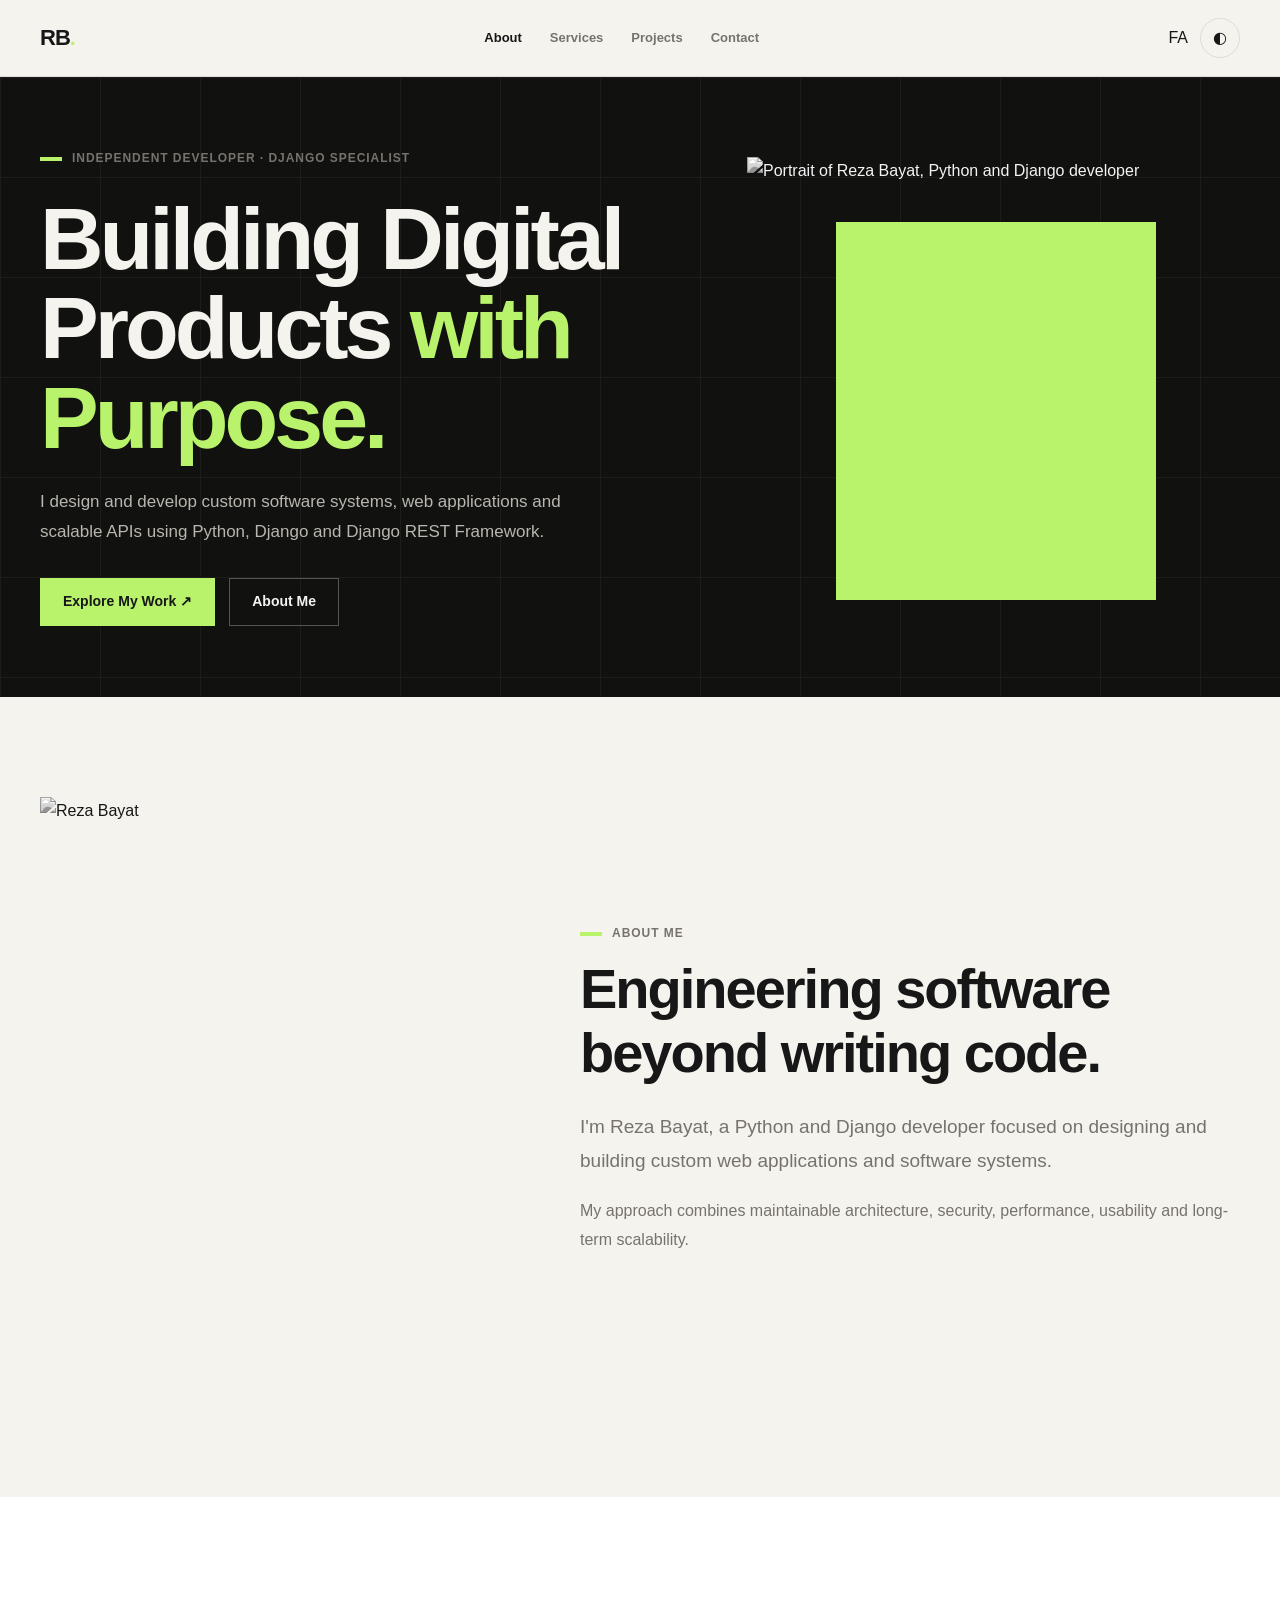
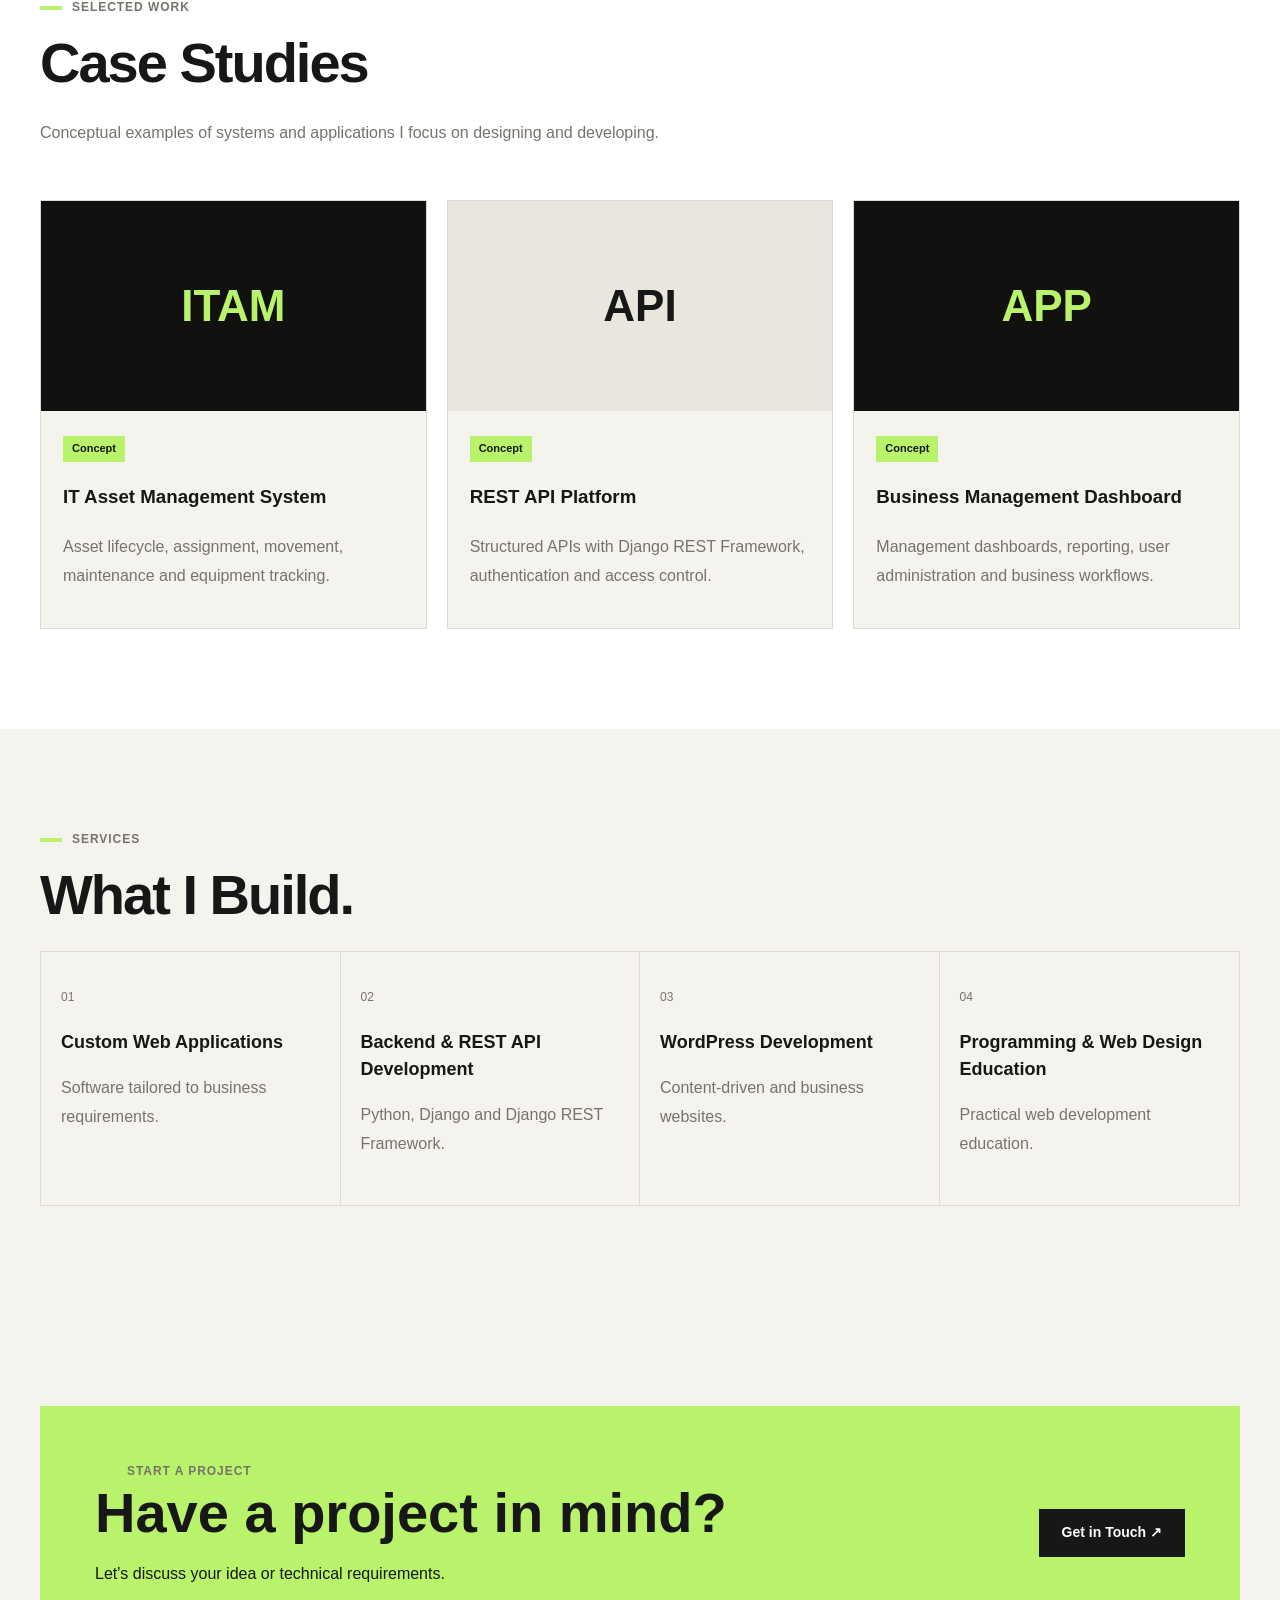
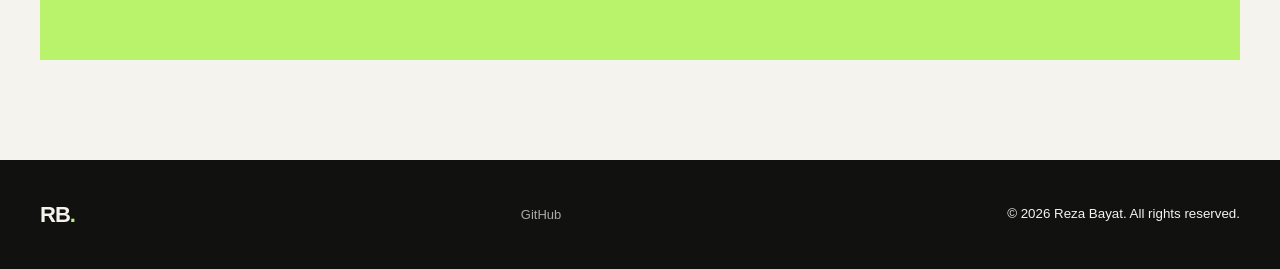
==== en/index.html @ b07e15dd "Create index.html" ====
<!doctype html>
<html lang="en" dir="ltr" data-theme="light">
<head>
  <meta charset="utf-8">
  <meta name="viewport" content="width=device-width, initial-scale=1">

  <title>Reza Bayat | Python & Django Developer</title>

  <meta name="description"
        content="Reza Bayat is a Python and Django developer focused on software architecture, custom web applications and scalable REST APIs.">

  <meta name="robots" content="index, follow">
  <meta name="author" content="Reza Bayat">
  <meta name="theme-color" content="#111110">

  <link rel="canonical" href="https://YOUR-DOMAIN/en/">
  <link rel="alternate" hreflang="fa"
        href="https://YOUR-DOMAIN/fa/">
  <link rel="alternate" hreflang="en"
        href="https://YOUR-DOMAIN/en/">
  <link rel="alternate" hreflang="x-default"
        href="https://YOUR-DOMAIN/en/">

  <meta property="og:type" content="profile">
  <meta property="og:title"
        content="Reza Bayat | Python & Django Developer">
  <meta property="og:description"
        content="Custom web applications, software architecture and scalable REST APIs.">
  <meta property="og:url" content="https://YOUR-DOMAIN/en/">
  <meta property="og:locale" content="en_US">
  <meta property="og:image"
        content="https://YOUR-DOMAIN/assets/images/og-cover.webp">

  <link rel="stylesheet" href="/assets/css/style.css">
  <script src="/assets/js/main.js" defer></script>

  <script type="application/ld+json">
  {
    "@context": "https://schema.org",
    "@graph": [
      {
        "@type": "Person",
        "@id": "https://YOUR-DOMAIN/#person",
        "name": "Reza Bayat",
        "alternateName": "رضا بیات",
        "url": "https://YOUR-DOMAIN/en/",
        "image": "https://YOUR-DOMAIN/assets/images/profile.webp",
        "jobTitle": "Senior Python and Django Developer",
        "knowsAbout": [
          "Python",
          "Django",
          "Django REST Framework",
          "PostgreSQL",
          "Web Application Architecture",
          "Technical SEO"
        ],
        "sameAs": [
          "https://github.com/reza-bayat"
        ]
      },
      {
        "@type": "WebSite",
        "@id": "https://YOUR-DOMAIN/#website",
        "url": "https://YOUR-DOMAIN/",
        "name": "Reza Bayat",
        "inLanguage": ["fa", "en"],
        "publisher": {
          "@id": "https://YOUR-DOMAIN/#person"
        }
      },
      {
        "@type": "ProfilePage",
        "@id": "https://YOUR-DOMAIN/en/#profile",
        "url": "https://YOUR-DOMAIN/en/",
        "name": "Reza Bayat | Python & Django Developer",
        "inLanguage": "en",
        "mainEntity": {
          "@id": "https://YOUR-DOMAIN/#person"
        }
      }
    ]
  }
  </script>
</head>

<body>
<header class="site-header">
  <nav class="container navbar" aria-label="Main navigation">
    <a class="brand" href="/en/" aria-label="Reza Bayat home">
      RB<span>.</span>
    </a>

    <div class="nav-links">
      <a href="#about" aria-current="page">About</a>
      <a href="#services">Services</a>
      <a href="#projects">Projects</a>
      <a href="#contact">Contact</a>
    </div>

    <div class="nav-actions">
      <a href="/fa/" lang="fa" hreflang="fa">FA</a>
      <button class="icon-button" type="button"
              data-theme-toggle aria-label="Toggle theme">
        ◐
      </button>
    </div>
  </nav>
</header>

<main>
  <section class="hero">
    <div class="container hero-grid">
      <div class="hero-content">
        <div class="eyebrow">
          Independent Developer · Django Specialist
        </div>

        <h1>
          Building Digital Products
          <span>with Purpose.</span>
        </h1>

        <p class="hero-description">
          I design and develop custom software systems,
          web applications and scalable APIs using Python,
          Django and Django REST Framework.
        </p>

        <div class="hero-actions">
          <a class="button button-primary" href="#projects">
            Explore My Work ↗
          </a>
          <a class="button button-secondary" href="#about">
            About Me
          </a>
        </div>
      </div>

      <div class="hero-image">
        <img
          src="/assets/images/profile.webp"
          alt="Portrait of Reza Bayat, Python and Django developer"
          width="600"
          height="700"
          fetchpriority="high">
      </div>
    </div>
  </section>

  <section class="section container" id="about">
    <div class="intro-grid">
      <img
        class="profile-image"
        src="/assets/images/profile.webp"
        alt="Reza Bayat"
        width="480"
        height="600"
        loading="lazy">

      <div>
        <div class="eyebrow">About Me</div>
        <h2 class="section-title">
          Engineering software beyond writing code.
        </h2>

        <p class="lead">
          I'm Reza Bayat, a Python and Django developer
          focused on designing and building custom
          web applications and software systems.
        </p>

        <p class="text-muted">
          My approach combines maintainable architecture,
          security, performance, usability and long-term
          scalability.
        </p>
      </div>
    </div>
  </section>

  <section class="section projects" id="projects">
    <div class="container">
      <div class="section-heading">
        <div>
          <div class="eyebrow">Selected Work</div>
          <h2 class="section-title">Case Studies</h2>
          <p class="text-muted">
            Conceptual examples of systems and applications
            I focus on designing and developing.
          </p>
        </div>
      </div>

      <div class="project-grid">
        <article class="project-card">
          <div class="project-visual" aria-hidden="true">ITAM</div>
          <div class="project-content">
            <span class="project-label">Concept</span>
            <h3>IT Asset Management System</h3>
            <p class="text-muted">
              Asset lifecycle, assignment, movement,
              maintenance and equipment tracking.
            </p>
          </div>
        </article>

        <article class="project-card">
          <div class="project-visual" aria-hidden="true">API</div>
          <div class="project-content">
            <span class="project-label">Concept</span>
            <h3>REST API Platform</h3>
            <p class="text-muted">
              Structured APIs with Django REST Framework,
              authentication and access control.
            </p>
          </div>
        </article>

        <article class="project-card">
          <div class="project-visual" aria-hidden="true">APP</div>
          <div class="project-content">
            <span class="project-label">Concept</span>
            <h3>Business Management Dashboard</h3>
            <p class="text-muted">
              Management dashboards, reporting,
              user administration and business workflows.
            </p>
          </div>
        </article>
      </div>
    </div>
  </section>

  <section class="section container" id="services">
    <div class="eyebrow">Services</div>
    <h2 class="section-title">What I Build.</h2>

    <div class="services-grid">
      <article class="service-item">
        <span class="service-number">01</span>
        <h3>Custom Web Applications</h3>
        <p class="text-muted">
          Software tailored to business requirements.
        </p>
      </article>

      <article class="service-item">
        <span class="service-number">02</span>
        <h3>Backend & REST API Development</h3>
        <p class="text-muted">
          Python, Django and Django REST Framework.
        </p>
      </article>

      <article class="service-item">
        <span class="service-number">03</span>
        <h3>WordPress Development</h3>
        <p class="text-muted">
          Content-driven and business websites.
        </p>
      </article>

      <article class="service-item">
        <span class="service-number">04</span>
        <h3>Programming & Web Design Education</h3>
        <p class="text-muted">
          Practical web development education.
        </p>
      </article>
    </div>
  </section>

  <section class="section container" id="contact">
    <div class="contact-panel">
      <div>
        <div class="eyebrow">Start a Project</div>
        <h2>Have a project in mind?</h2>
        <p>Let's discuss your idea or technical requirements.</p>
      </div>

      <a class="button" href="mailto:YOUR-EMAIL">
        Get in Touch ↗
      </a>
    </div>
  </section>
</main>

<footer class="site-footer">
  <div class="container footer-inner">
    <a class="brand" href="/en/">RB<span>.</span></a>

    <nav class="footer-links" aria-label="Social links">
      <a href="https://github.com/reza-bayat"
         target="_blank" rel="me noopener noreferrer">
        GitHub
      </a>
      <!-- Add confirmed social profile URLs here. -->
    </nav>

    <small>© 2026 Reza Bayat. All rights reserved.</small>
  </div>
</footer>
</body>
</html>
---- assets/css/style.css ----
@import url("https://fonts.googleapis.com/css2?family=Vazirmatn:wght@400;500;600;700;800;900&display=swap");

:root {
  color-scheme: light;
  --bg: #f5f3ee;
  --surface: #ffffff;
  --text: #171717;
  --muted: #77736c;
  --border: #dedbd3;
  --accent: #b9f36b;
  --dark: #111110;
  --font-fa: "Vazirmatn", sans-serif;
  --font-en: Arial, sans-serif;
  --container: 1200px;
}

[data-theme="dark"] {
  color-scheme: dark;
  --bg: #111110;
  --surface: #1c1c1a;
  --text: #f3f1eb;
  --muted: #99978f;
  --border: #33332f;
}

* {
  box-sizing: border-box;
}

html {
  scroll-behavior: smooth;
  scroll-padding-top: 90px;
}

body {
  margin: 0;
  background: var(--bg);
  color: var(--text);
  font-family: var(--font-fa);
  line-height: 1.8;
  transition: background .25s, color .25s;
}

html[lang="en"] body {
  font-family: var(--font-en);
}

a {
  color: inherit;
  text-decoration: none;
}

button {
  font: inherit;
}

button, a {
  -webkit-tap-highlight-color: transparent;
}

button:focus-visible,
a:focus-visible {
  outline: 3px solid var(--accent);
  outline-offset: 4px;
}

img {
  display: block;
  max-width: 100%;
}

.container {
  width: min(var(--container), calc(100% - 40px));
  margin-inline: auto;
}

.section {
  padding-block: 100px;
}

.eyebrow {
  display: flex;
  align-items: center;
  gap: 10px;
  color: var(--muted);
  font-size: 12px;
  font-weight: 700;
  letter-spacing: .08em;
  text-transform: uppercase;
}

.eyebrow::before {
  content: "";
  width: 22px;
  height: 4px;
  background: var(--accent);
}

.site-header {
  position: sticky;
  top: 0;
  z-index: 20;
  background: color-mix(in srgb, var(--bg) 92%, transparent);
  backdrop-filter: blur(14px);
  border-bottom: 1px solid var(--border);
}

.navbar {
  min-height: 76px;
  display: flex;
  align-items: center;
  justify-content: space-between;
  gap: 24px;
}

.brand {
  font-size: 22px;
  font-weight: 900;
  letter-spacing: -1px;
}

.brand span {
  color: var(--accent);
}

.nav-links {
  display: flex;
  align-items: center;
  gap: 28px;
  font-size: 13px;
  font-weight: 600;
}

.nav-links a {
  color: var(--muted);
}

.nav-links a:hover,
.nav-links a[aria-current="page"] {
  color: var(--text);
}

.nav-actions {
  display: flex;
  align-items: center;
  gap: 12px;
}

.icon-button {
  width: 40px;
  height: 40px;
  border: 1px solid var(--border);
  border-radius: 50%;
  background: transparent;
  color: var(--text);
  cursor: pointer;
}

.hero {
  background: var(--dark);
  color: #f5f3ee;
  overflow: hidden;
  position: relative;
}

.hero-grid {
  min-height: 620px;
  display: grid;
  grid-template-columns: 1.15fr .85fr;
  align-items: center;
  gap: 40px;
  position: relative;
}

.hero::before {
  content: "";
  position: absolute;
  inset: 0;
  opacity: .12;
  background-image:
    linear-gradient(to right, #777 1px, transparent 1px),
    linear-gradient(to bottom, #777 1px, transparent 1px);
  background-size: 100px 100px;
  pointer-events: none;
}

.hero-content {
  position: relative;
  z-index: 1;
  padding-block: 70px;
}

.hero h1 {
  max-width: 760px;
  margin: 24px 0;
  font-size: clamp(44px, 7vw, 88px);
  line-height: 1.02;
  letter-spacing: -4px;
  font-weight: 900;
}

.hero h1 span {
  color: var(--accent);
}

.hero-description {
  max-width: 570px;
  color: #b8b6ae;
  font-size: 17px;
}

.hero-actions {
  display: flex;
  align-items: center;
  flex-wrap: wrap;
  gap: 14px;
  margin-top: 30px;
}

.button {
  display: inline-flex;
  align-items: center;
  justify-content: center;
  min-height: 48px;
  padding: 10px 22px;
  border: 1px solid var(--border);
  font-size: 14px;
  font-weight: 700;
  transition: transform .2s, background .2s;
}

.button:hover {
  transform: translateY(-3px);
}

.button-primary {
  color: #171717;
  background: var(--accent);
  border-color: var(--accent);
}

.button-secondary {
  color: #f5f3ee;
  border-color: #555;
}

.hero-image {
  position: relative;
  z-index: 1;
  align-self: end;
}

.hero-image::before {
  content: "";
  position: absolute;
  width: 65%;
  height: 70%;
  top: 12%;
  inset-inline-start: 18%;
  background: var(--accent);
}

.hero-image img {
  position: relative;
  width: 100%;
  max-height: 540px;
  object-fit: contain;
  object-position: bottom;
  filter: grayscale(100%);
}

.intro-grid {
  display: grid;
  grid-template-columns: .8fr 1.2fr;
  gap: 60px;
  align-items: center;
}

.profile-image {
  aspect-ratio: 4 / 5;
  width: 100%;
  object-fit: cover;
  filter: grayscale(100%);
}

.section-title {
  margin: 12px 0 24px;
  font-size: clamp(32px, 5vw, 56px);
  line-height: 1.15;
  letter-spacing: -2px;
}

.lead {
  font-size: 19px;
  color: var(--muted);
  max-width: 720px;
}

.text-muted {
  color: var(--muted);
}

.projects {
  background: var(--surface);
}

.section-heading {
  display: flex;
  align-items: end;
  justify-content: space-between;
  gap: 20px;
  margin-bottom: 36px;
}

.project-grid {
  display: grid;
  grid-template-columns: repeat(3, 1fr);
  gap: 20px;
}

.project-card {
  border: 1px solid var(--border);
  background: var(--bg);
  transition: transform .2s;
}

.project-card:hover {
  transform: translateY(-5px);
}

.project-visual {
  min-height: 210px;
  display: grid;
  place-items: center;
  background: var(--dark);
  color: var(--accent);
  font-size: 44px;
  font-weight: 900;
  overflow: hidden;
}

.project-card:nth-child(2) .project-visual {
  background: #e9e6de;
  color: #171717;
}

.project-content {
  padding: 22px;
}

.project-label {
  display: inline-block;
  padding: 3px 9px;
  background: var(--accent);
  color: #171717;
  font-size: 11px;
  font-weight: 800;
}

.services-grid {
  display: grid;
  grid-template-columns: repeat(4, 1fr);
  border: 1px solid var(--border);
}

.service-item {
  padding: 30px 20px;
  border-inline-end: 1px solid var(--border);
}

.service-item:last-child {
  border: 0;
}

.service-number {
  color: var(--muted);
  font-size: 12px;
}

.service-item h3 {
  font-size: 18px;
  line-height: 1.5;
}

.contact-panel {
  background: var(--accent);
  color: #171717;
  padding: 55px;
  display: flex;
  align-items: center;
  justify-content: space-between;
  gap: 30px;
}

.contact-panel h2 {
  font-size: clamp(32px, 5vw, 56px);
  line-height: 1.1;
  margin: 0;
}

.contact-panel .button {
  background: #171717;
  color: white;
  border-color: #171717;
}

.site-footer {
  background: var(--dark);
  color: #f5f3ee;
  padding-block: 35px;
}

.footer-inner {
  display: flex;
  justify-content: space-between;
  align-items: center;
  flex-wrap: wrap;
  gap: 20px;
}

.footer-links {
  display: flex;
  gap: 20px;
  flex-wrap: wrap;
  color: #aaa;
  font-size: 13px;
}

@media (max-width: 850px) {
  .nav-links {
    display: none;
  }

  .hero-grid {
    grid-template-columns: 1fr;
    min-height: auto;
  }

  .hero-content {
    padding-bottom: 20px;
  }

  .hero-image {
    max-width: 520px;
    margin-inline: auto;
  }

  .intro-grid {
    grid-template-columns: 1fr;
    gap: 30px;
  }

  .profile-image {
    max-height: 400px;
  }

  .project-grid {
    grid-template-columns: 1fr 1fr;
  }

  .services-grid {
    grid-template-columns: 1fr 1fr;
  }

  .service-item:nth-child(2) {
    border-inline-end: 0;
  }

  .service-item:nth-child(-n+2) {
    border-bottom: 1px solid var(--border);
  }
}

@media (max-width: 560px) {
  .container {
    width: min(100% - 28px, var(--container));
  }

  .section {
    padding-block: 65px;
  }

  .hero h1 {
    font-size: clamp(42px, 13vw, 64px);
    letter-spacing: -2px;
  }

  .hero-description {
    font-size: 15px;
  }

  .project-grid,
  .services-grid {
    grid-template-columns: 1fr;
  }

  .service-item {
    border-inline-end: 0;
    border-bottom: 1px solid var(--border);
  }

  .service-item:last-child {
    border-bottom: 0;
  }

  .section-heading,
  .contact-panel {
    align-items: flex-start;
    flex-direction: column;
  }

  .contact-panel {
    padding: 30px 22px;
  }

  .footer-inner {
    align-items: flex-start;
    flex-direction: column;
  }
}

@media (prefers-reduced-motion: reduce) {
  *,
  *::before,
  *::after {
    scroll-behavior: auto !important;
    transition-duration: .01ms !important;
    animation-duration: .01ms !important;
  }
}
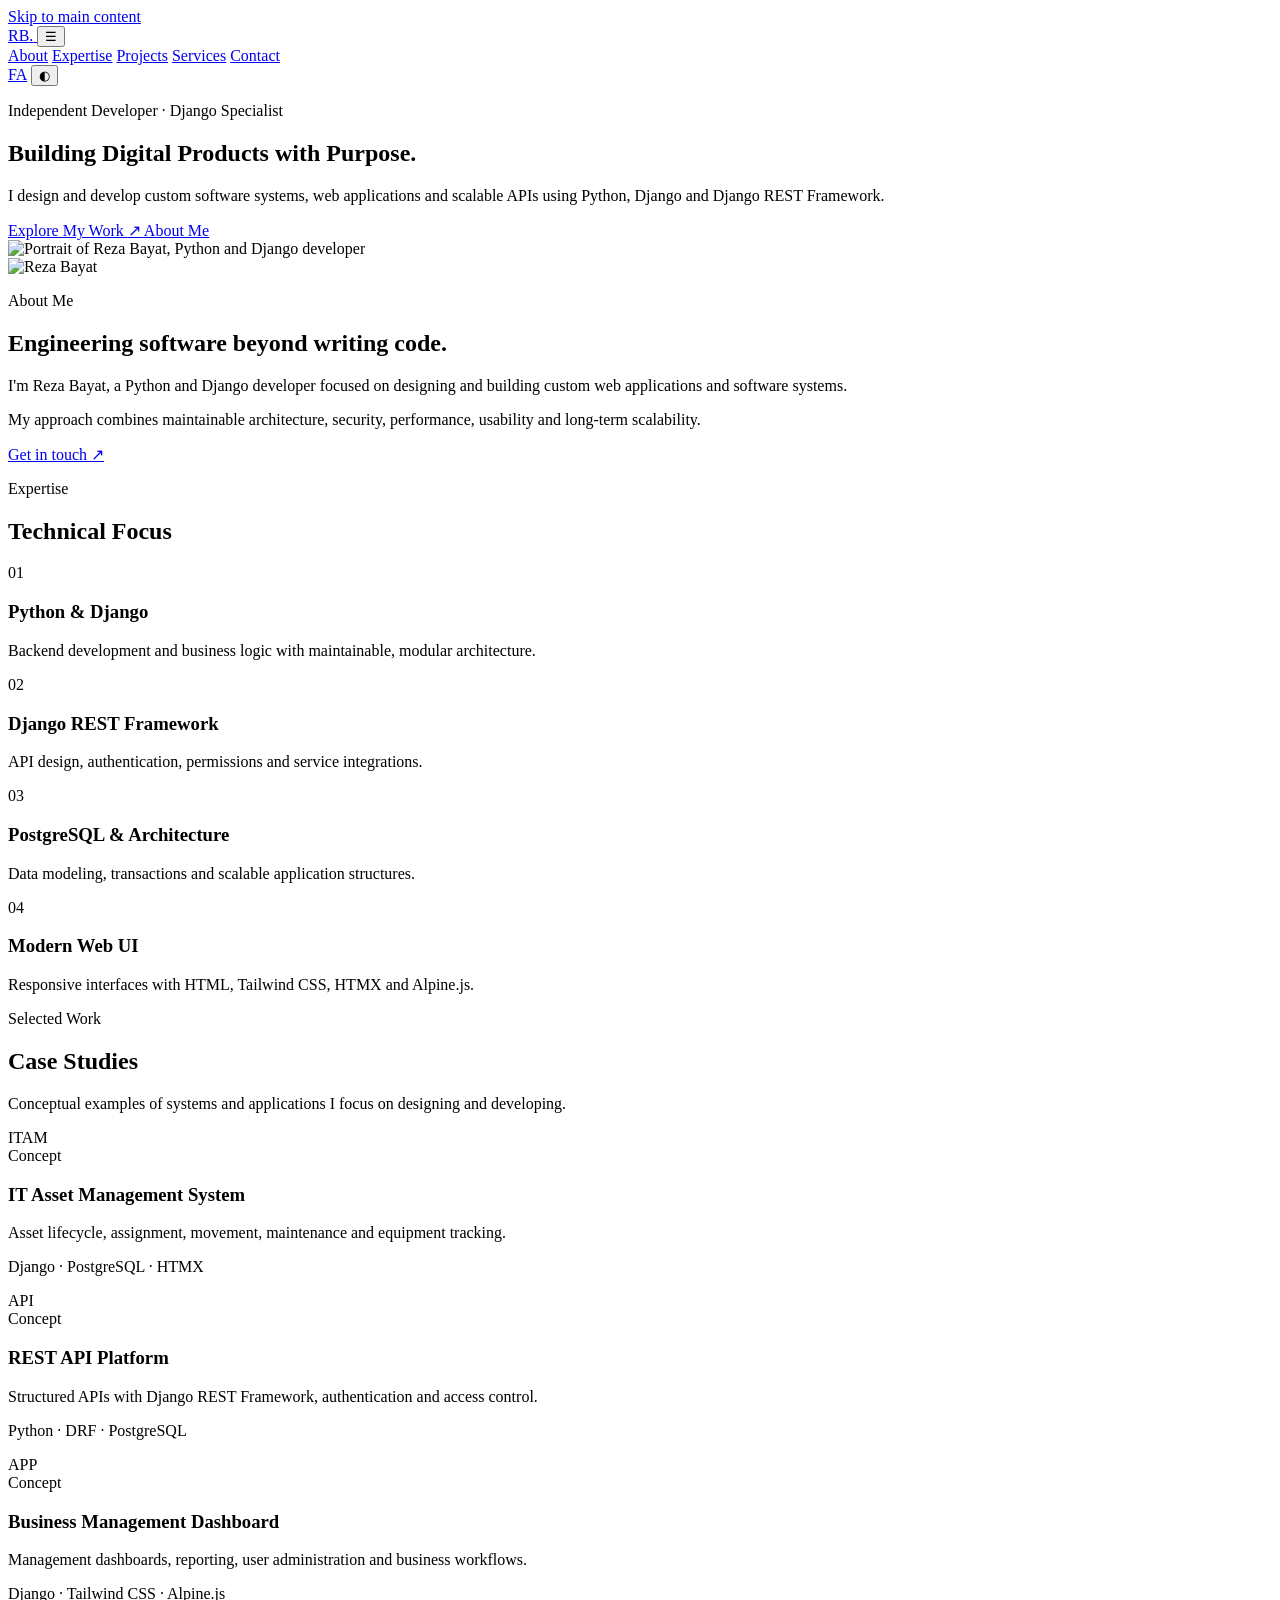
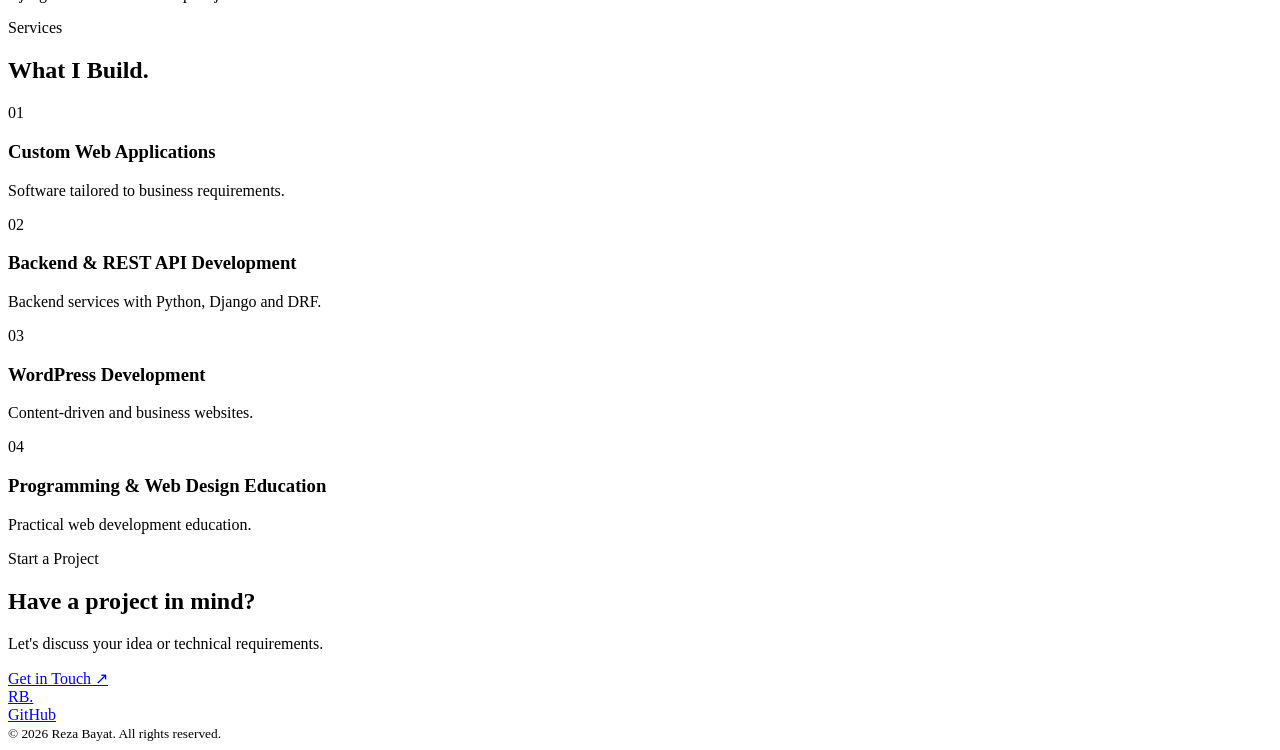
==== commit 929ebf67: "Update index.html" ====
--- a/en/index.html
+++ b/en/index.html
@@ -1,39 +1,43 @@
 
-<!doctype html>
+<!DOCTYPE html>
 <html lang="en" dir="ltr" data-theme="light">
 <head>
-  <meta charset="utf-8">
+  <meta charset="UTF-8">
   <meta name="viewport" content="width=device-width, initial-scale=1">
 
   <title>Reza Bayat | Python & Django Developer</title>
 
-  <meta name="description"
-        content="Reza Bayat is a Python and Django developer focused on software architecture, custom web applications and scalable REST APIs.">
+  <meta name="description" content="Reza Bayat is a Python and Django developer focused on software architecture, custom web applications and REST API development.">
 
   <meta name="robots" content="index, follow">
   <meta name="author" content="Reza Bayat">
   <meta name="theme-color" content="#111110">
 
-  <link rel="canonical" href="https://YOUR-DOMAIN/en/">
-  <link rel="alternate" hreflang="fa"
-        href="https://YOUR-DOMAIN/fa/">
-  <link rel="alternate" hreflang="en"
-        href="https://YOUR-DOMAIN/en/">
-  <link rel="alternate" hreflang="x-default"
-        href="https://YOUR-DOMAIN/en/">
+  <link rel="canonical" href="https://reza-bayat.github.io/me/en/">
+  <link rel="alternate" hreflang="fa" href="https://reza-bayat.github.io/me/fa/">
+  <link rel="alternate" hreflang="en" href="https://reza-bayat.github.io/me/en/">
+  <link rel="alternate" hreflang="x-default" href="https://reza-bayat.github.io/me/">
 
   <meta property="og:type" content="profile">
-  <meta property="og:title"
-        content="Reza Bayat | Python & Django Developer">
-  <meta property="og:description"
-        content="Custom web applications, software architecture and scalable REST APIs.">
-  <meta property="og:url" content="https://YOUR-DOMAIN/en/">
+  <meta property="og:site_name" content="Reza Bayat">
+  <meta property="og:title" content="Reza Bayat | Python & Django Developer">
+  <meta property="og:description" content="Custom web applications, software architecture and scalable REST API development.">
+  <meta property="og:url" content="https://reza-bayat.github.io/me/en/">
   <meta property="og:locale" content="en_US">
-  <meta property="og:image"
-        content="https://YOUR-DOMAIN/assets/images/og-cover.webp">
-
-  <link rel="stylesheet" href="/assets/css/style.css">
-  <script src="/assets/js/main.js" defer></script>
+  <meta property="og:image" content="https://reza-bayat.github.io/me/assets/images/og-cover.jpg">
+  <meta property="og:image:alt" content="Reza Bayat — Python and Django Developer">
+
+  <meta name="twitter:card" content="summary_large_image">
+  <meta name="twitter:title" content="Reza Bayat | Python & Django Developer">
+  <meta name="twitter:description" content="Custom web applications, software architecture and REST API development.">
+  <meta name="twitter:image" content="https://reza-bayat.github.io/me/assets/images/og-cover.jpg">
+
+  <link rel="preconnect" href="https://fonts.googleapis.com">
+  <link rel="preconnect" href="https://fonts.gstatic.com" crossorigin>
+  <link href="https://fonts.googleapis.com/css2?family=Vazirmatn:wght@400;500;600;700;800;900&display=swap" rel="stylesheet">
+
+  <link rel="stylesheet" href="/me/assets/css/style.css">
+  <script src="/me/assets/js/main.js" defer></script>
 
   <script type="application/ld+json">
   {
@@ -41,12 +45,13 @@
     "@graph": [
       {
         "@type": "Person",
-        "@id": "https://YOUR-DOMAIN/#person",
+        "@id": "https://reza-bayat.github.io/me/#person",
         "name": "Reza Bayat",
         "alternateName": "رضا بیات",
-        "url": "https://YOUR-DOMAIN/en/",
-        "image": "https://YOUR-DOMAIN/assets/images/profile.webp",
-        "jobTitle": "Senior Python and Django Developer",
+        "url": "https://reza-bayat.github.io/me/en/",
+        "image": "https://reza-bayat.github.io/me/assets/images/profile.webp",
+        "jobTitle": "Python and Django Developer",
+        "description": "Python and Django developer focused on software architecture, custom web applications and REST API development.",
         "knowsAbout": [
           "Python",
           "Django",
@@ -61,22 +66,22 @@
       },
       {
         "@type": "WebSite",
-        "@id": "https://YOUR-DOMAIN/#website",
-        "url": "https://YOUR-DOMAIN/",
+        "@id": "https://reza-bayat.github.io/me/#website",
+        "url": "https://reza-bayat.github.io/me/",
         "name": "Reza Bayat",
         "inLanguage": ["fa", "en"],
         "publisher": {
-          "@id": "https://YOUR-DOMAIN/#person"
+          "@id": "https://reza-bayat.github.io/me/#person"
         }
       },
       {
         "@type": "ProfilePage",
-        "@id": "https://YOUR-DOMAIN/en/#profile",
-        "url": "https://YOUR-DOMAIN/en/",
+        "@id": "https://reza-bayat.github.io/me/en/#profile",
+        "url": "https://reza-bayat.github.io/me/en/",
         "name": "Reza Bayat | Python & Django Developer",
         "inLanguage": "en",
         "mainEntity": {
-          "@id": "https://YOUR-DOMAIN/#person"
+          "@id": "https://reza-bayat.github.io/me/#person"
         }
       }
     ]
@@ -85,221 +90,313 @@
 </head>
 
 <body>
-<header class="site-header">
-  <nav class="container navbar" aria-label="Main navigation">
-    <a class="brand" href="/en/" aria-label="Reza Bayat home">
-      RB<span>.</span>
-    </a>
-
-    <div class="nav-links">
-      <a href="#about" aria-current="page">About</a>
-      <a href="#services">Services</a>
-      <a href="#projects">Projects</a>
-      <a href="#contact">Contact</a>
+  <a class="skip-link" href="#main-content">Skip to main content</a>
+
+  <header class="site-header">
+    <div class="container navbar">
+      <a class="brand" href="/me/en/" aria-label="Reza Bayat home">
+        RB<span>.</span>
+      </a>
+
+      <button class="menu-toggle icon-button" type="button"
+              data-menu-toggle aria-expanded="false"
+              aria-controls="primary-navigation"
+              aria-label="Open navigation menu">
+        <span aria-hidden="true">☰</span>
+      </button>
+
+      <nav class="nav-links" id="primary-navigation"
+           data-navigation aria-label="Main navigation">
+        <a href="#about">About</a>
+        <a href="#expertise">Expertise</a>
+        <a href="#projects">Projects</a>
+        <a href="#services">Services</a>
+        <a href="#contact">Contact</a>
+      </nav>
+
+      <div class="nav-actions">
+        <a class="language-link" href="/me/fa/"
+           lang="fa" hreflang="fa"
+           aria-label="نسخه فارسی">FA</a>
+
+        <button class="theme-toggle icon-button" type="button"
+                data-theme-toggle aria-label="Toggle theme">
+          <span aria-hidden="true">◐</span>
+        </button>
+      </div>
     </div>
-
-    <div class="nav-actions">
-      <a href="/fa/" lang="fa" hreflang="fa">FA</a>
-      <button class="icon-button" type="button"
-              data-theme-toggle aria-label="Toggle theme">
-        ◐
-      </button>
-    </div>
-  </nav>
-</header>
-
-<main>
-  <section class="hero">
-    <div class="container hero-grid">
-      <div class="hero-content">
-        <div class="eyebrow">
-          Independent Developer · Django Specialist
-        </div>
-
-        <h1>
-          Building Digital Products
-          <span>with Purpose.</span>
-        </h1>
-
-        <p class="hero-description">
-          I design and develop custom software systems,
-          web applications and scalable APIs using Python,
-          Django and Django REST Framework.
-        </p>
-
-        <div class="hero-actions">
-          <a class="button button-primary" href="#projects">
-            Explore My Work ↗
+  </header>
+
+  <main id="main-content">
+    <!-- Hero -->
+    <section class="hero">
+      <div class="hero-grid container">
+        <div class="hero-content">
+          <p class="eyebrow">Independent Developer · Django Specialist</p>
+
+          <h1>
+            Building Digital Products
+            <span>with Purpose.</span>
+          </h1>
+
+          <p class="hero-description">
+            I design and develop custom software systems,
+            web applications and scalable APIs using Python,
+            Django and Django REST Framework.
+          </p>
+
+          <div class="hero-actions">
+            <a class="button button-primary" href="#projects">
+              Explore My Work <span aria-hidden="true">↗</span>
+            </a>
+
+            <a class="button button-secondary" href="#about">
+              About Me
+            </a>
+          </div>
+        </div>
+
+        <div class="hero-image">
+          <img
+            src="/me/assets/images/profile.webp"
+            alt="Portrait of Reza Bayat, Python and Django developer"
+            width="600"
+            height="700"
+            fetchpriority="high">
+        </div>
+      </div>
+    </section>
+
+    <!-- About -->
+    <section class="section container" id="about">
+      <div class="intro-grid">
+        <div class="profile-frame">
+          <img
+            class="profile-image"
+            src="/me/assets/images/profile.webp"
+            alt="Reza Bayat"
+            width="480"
+            height="600"
+            loading="lazy">
+        </div>
+
+        <div class="about-content">
+          <p class="eyebrow">About Me</p>
+
+          <h2 class="section-title">
+            Engineering software beyond writing code.
+          </h2>
+
+          <p class="lead">
+            I'm Reza Bayat, a Python and Django developer
+            focused on designing and building custom
+            web applications and software systems.
+          </p>
+
+          <p class="text-muted">
+            My approach combines maintainable architecture,
+            security, performance, usability and long-term
+            scalability.
+          </p>
+
+          <a class="text-link" href="#contact">
+            Get in touch <span aria-hidden="true">↗</span>
           </a>
-          <a class="button button-secondary" href="#about">
-            About Me
-          </a>
-        </div>
-      </div>
-
-      <div class="hero-image">
-        <img
-          src="/assets/images/profile.webp"
-          alt="Portrait of Reza Bayat, Python and Django developer"
-          width="600"
-          height="700"
-          fetchpriority="high">
-      </div>
-    </div>
-  </section>
-
-  <section class="section container" id="about">
-    <div class="intro-grid">
-      <img
-        class="profile-image"
-        src="/assets/images/profile.webp"
-        alt="Reza Bayat"
-        width="480"
-        height="600"
-        loading="lazy">
-
-      <div>
-        <div class="eyebrow">About Me</div>
-        <h2 class="section-title">
-          Engineering software beyond writing code.
-        </h2>
-
-        <p class="lead">
-          I'm Reza Bayat, a Python and Django developer
-          focused on designing and building custom
-          web applications and software systems.
-        </p>
-
-        <p class="text-muted">
-          My approach combines maintainable architecture,
-          security, performance, usability and long-term
-          scalability.
-        </p>
-      </div>
-    </div>
-  </section>
-
-  <section class="section projects" id="projects">
-    <div class="container">
-      <div class="section-heading">
-        <div>
-          <div class="eyebrow">Selected Work</div>
-          <h2 class="section-title">Case Studies</h2>
-          <p class="text-muted">
-            Conceptual examples of systems and applications
-            I focus on designing and developing.
-          </p>
-        </div>
-      </div>
-
-      <div class="project-grid">
-        <article class="project-card">
-          <div class="project-visual" aria-hidden="true">ITAM</div>
-          <div class="project-content">
-            <span class="project-label">Concept</span>
-            <h3>IT Asset Management System</h3>
+        </div>
+      </div>
+    </section>
+
+    <!-- Expertise -->
+    <section class="section expertise-section" id="expertise">
+      <div class="container">
+        <p class="eyebrow">Expertise</p>
+        <h2 class="section-title">Technical Focus</h2>
+
+        <div class="expertise-grid">
+          <article class="expertise-item">
+            <span class="item-number">01</span>
+            <h3>Python & Django</h3>
             <p class="text-muted">
-              Asset lifecycle, assignment, movement,
-              maintenance and equipment tracking.
+              Backend development and business logic
+              with maintainable, modular architecture.
+            </p>
+          </article>
+
+          <article class="expertise-item">
+            <span class="item-number">02</span>
+            <h3>Django REST Framework</h3>
+            <p class="text-muted">
+              API design, authentication, permissions
+              and service integrations.
+            </p>
+          </article>
+
+          <article class="expertise-item">
+            <span class="item-number">03</span>
+            <h3>PostgreSQL & Architecture</h3>
+            <p class="text-muted">
+              Data modeling, transactions and
+              scalable application structures.
+            </p>
+          </article>
+
+          <article class="expertise-item">
+            <span class="item-number">04</span>
+            <h3>Modern Web UI</h3>
+            <p class="text-muted">
+              Responsive interfaces with HTML,
+              Tailwind CSS, HTMX and Alpine.js.
+            </p>
+          </article>
+        </div>
+      </div>
+    </section>
+
+    <!-- Projects -->
+    <section class="section projects-section" id="projects">
+      <div class="container">
+        <div class="section-heading">
+          <div>
+            <p class="eyebrow">Selected Work</p>
+            <h2 class="section-title">Case Studies</h2>
+            <p class="text-muted">
+              Conceptual examples of systems and applications
+              I focus on designing and developing.
             </p>
           </div>
+        </div>
+
+        <div class="project-grid">
+          <article class="project-card">
+            <div class="project-visual project-visual-dark"
+                 aria-hidden="true">
+              <span>ITAM</span>
+            </div>
+
+            <div class="project-content">
+              <span class="project-label">Concept</span>
+              <h3>IT Asset Management System</h3>
+              <p class="text-muted">
+                Asset lifecycle, assignment, movement,
+                maintenance and equipment tracking.
+              </p>
+              <p class="project-stack">
+                Django · PostgreSQL · HTMX
+              </p>
+            </div>
+          </article>
+
+          <article class="project-card">
+            <div class="project-visual project-visual-light"
+                 aria-hidden="true">
+              <span>API</span>
+            </div>
+
+            <div class="project-content">
+              <span class="project-label">Concept</span>
+              <h3>REST API Platform</h3>
+              <p class="text-muted">
+                Structured APIs with Django REST Framework,
+                authentication and access control.
+              </p>
+              <p class="project-stack">
+                Python · DRF · PostgreSQL
+              </p>
+            </div>
+          </article>
+
+          <article class="project-card">
+            <div class="project-visual project-visual-accent"
+                 aria-hidden="true">
+              <span>APP</span>
+            </div>
+
+            <div class="project-content">
+              <span class="project-label">Concept</span>
+              <h3>Business Management Dashboard</h3>
+              <p class="text-muted">
+                Management dashboards, reporting,
+                user administration and business workflows.
+              </p>
+              <p class="project-stack">
+                Django · Tailwind CSS · Alpine.js
+              </p>
+            </div>
+          </article>
+        </div>
+      </div>
+    </section>
+
+    <!-- Services -->
+    <section class="section container" id="services">
+      <p class="eyebrow">Services</p>
+      <h2 class="section-title">What I Build.</h2>
+
+      <div class="services-grid">
+        <article class="service-item">
+          <span class="item-number">01</span>
+          <h3>Custom Web Applications</h3>
+          <p class="text-muted">
+            Software tailored to business requirements.
+          </p>
         </article>
 
-        <article class="project-card">
-          <div class="project-visual" aria-hidden="true">API</div>
-          <div class="project-content">
-            <span class="project-label">Concept</span>
-            <h3>REST API Platform</h3>
-            <p class="text-muted">
-              Structured APIs with Django REST Framework,
-              authentication and access control.
-            </p>
-          </div>
+        <article class="service-item">
+          <span class="item-number">02</span>
+          <h3>Backend & REST API Development</h3>
+          <p class="text-muted">
+            Backend services with Python, Django and DRF.
+          </p>
         </article>
 
-        <article class="project-card">
-          <div class="project-visual" aria-hidden="true">APP</div>
-          <div class="project-content">
-            <span class="project-label">Concept</span>
-            <h3>Business Management Dashboard</h3>
-            <p class="text-muted">
-              Management dashboards, reporting,
-              user administration and business workflows.
-            </p>
-          </div>
+        <article class="service-item">
+          <span class="item-number">03</span>
+          <h3>WordPress Development</h3>
+          <p class="text-muted">
+            Content-driven and business websites.
+          </p>
         </article>
-      </div>
+
+        <article class="service-item">
+          <span class="item-number">04</span>
+          <h3>Programming & Web Design Education</h3>
+          <p class="text-muted">
+            Practical web development education.
+          </p>
+        </article>
+      </div>
+    </section>
+
+    <!-- Contact -->
+    <section class="section container" id="contact">
+      <div class="contact-panel">
+        <div>
+          <p class="eyebrow">Start a Project</p>
+          <h2>Have a project in mind?</h2>
+          <p>Let's discuss your idea or technical requirements.</p>
+        </div>
+
+        <a class="button contact-button" href="mailto:YOUR-EMAIL">
+          Get in Touch <span aria-hidden="true">↗</span>
+        </a>
+      </div>
+    </section>
+  </main>
+
+  <footer class="site-footer">
+    <div class="container footer-inner">
+      <a class="brand" href="/me/en/">RB<span>.</span></a>
+
+      <nav class="footer-links" aria-label="Social links">
+        <a href="https://github.com/reza-bayat"
+           target="_blank" rel="me noopener noreferrer">
+          GitHub
+        </a>
+        <!-- Add confirmed social profile URLs here. -->
+      </nav>
+
+      <small>© 2026 Reza Bayat. All rights reserved.</small>
     </div>
-  </section>
-
-  <section class="section container" id="services">
-    <div class="eyebrow">Services</div>
-    <h2 class="section-title">What I Build.</h2>
-
-    <div class="services-grid">
-      <article class="service-item">
-        <span class="service-number">01</span>
-        <h3>Custom Web Applications</h3>
-        <p class="text-muted">
-          Software tailored to business requirements.
-        </p>
-      </article>
-
-      <article class="service-item">
-        <span class="service-number">02</span>
-        <h3>Backend & REST API Development</h3>
-        <p class="text-muted">
-          Python, Django and Django REST Framework.
-        </p>
-      </article>
-
-      <article class="service-item">
-        <span class="service-number">03</span>
-        <h3>WordPress Development</h3>
-        <p class="text-muted">
-          Content-driven and business websites.
-        </p>
-      </article>
-
-      <article class="service-item">
-        <span class="service-number">04</span>
-        <h3>Programming & Web Design Education</h3>
-        <p class="text-muted">
-          Practical web development education.
-        </p>
-      </article>
-    </div>
-  </section>
-
-  <section class="section container" id="contact">
-    <div class="contact-panel">
-      <div>
-        <div class="eyebrow">Start a Project</div>
-        <h2>Have a project in mind?</h2>
-        <p>Let's discuss your idea or technical requirements.</p>
-      </div>
-
-      <a class="button" href="mailto:YOUR-EMAIL">
-        Get in Touch ↗
-      </a>
-    </div>
-  </section>
-</main>
-
-<footer class="site-footer">
-  <div class="container footer-inner">
-    <a class="brand" href="/en/">RB<span>.</span></a>
-
-    <nav class="footer-links" aria-label="Social links">
-      <a href="https://github.com/reza-bayat"
-         target="_blank" rel="me noopener noreferrer">
-        GitHub
-      </a>
-      <!-- Add confirmed social profile URLs here. -->
-    </nav>
-
-    <small>© 2026 Reza Bayat. All rights reserved.</small>
-  </div>
-</footer>
+  </footer>
 </body>
 </html>
